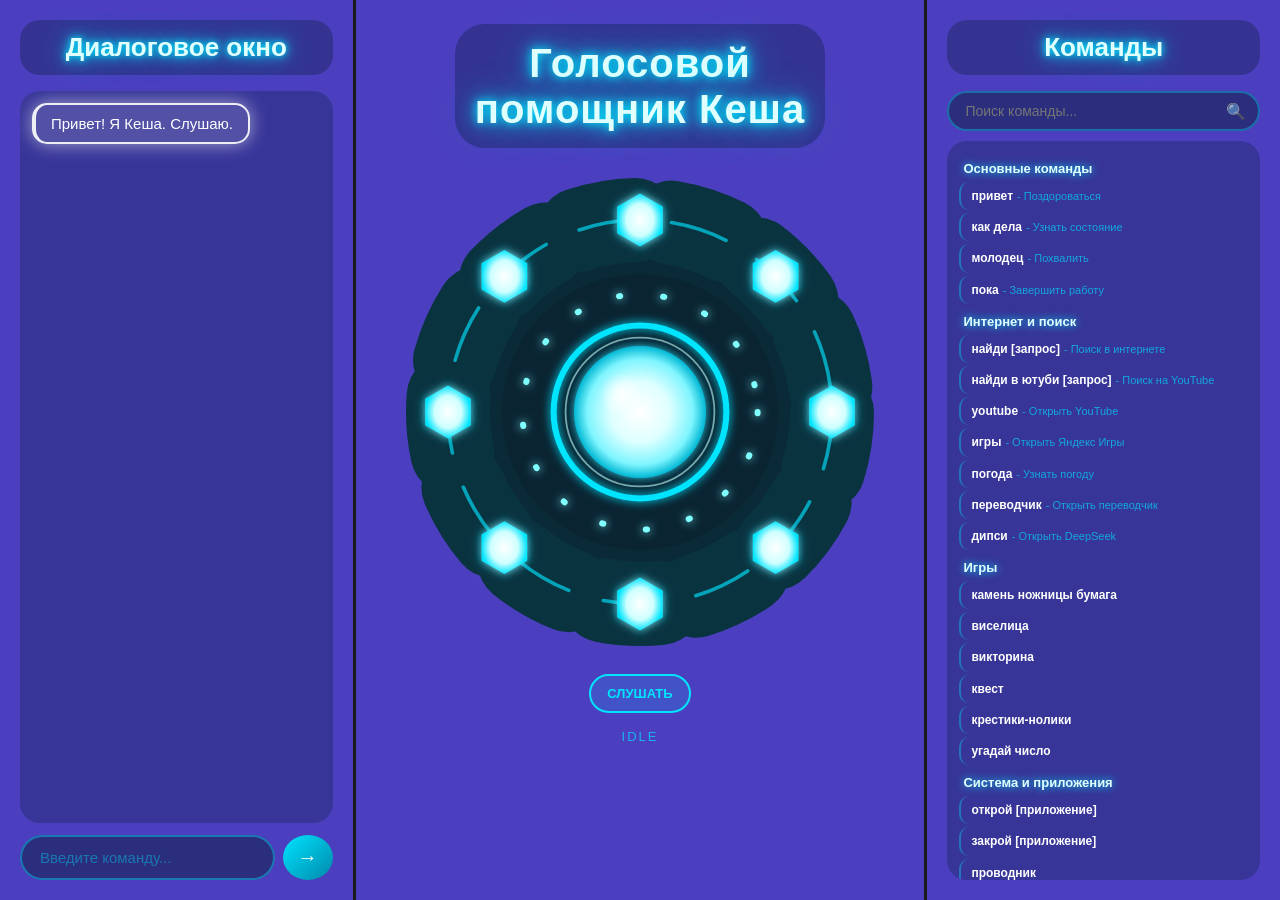
==== desktop/ui/index.html @ 2acab10f "feat: распознавание GigaAM, VAD, wake word, десктоп-интерфейс, сборка exe, тесты" ====
<!DOCTYPE html>
<html lang="ru">
<head>
<meta charset="UTF-8">
<title>Кеша</title>
<link rel="stylesheet" href="style.css">
</head>
<body>
<div class="edge edge-top"    id="edge-app"></div>
<div class="edge edge-right"  id="edge-alice"></div>
<div class="edge edge-bottom" id="edge-website"></div>
<div class="edge edge-left"   id="edge-telegram"></div>

<div class="app">
  <aside class="panel panel-left">
    <h2 class="panel-title">Диалоговое окно</h2>
    <div class="chat-messages" id="chatMessages">
      <div class="message bot" data-source="app">Привет! Я Кеша. Слушаю.</div>
    </div>
    <div class="chat-input">
      <input type="text" id="commandInput" placeholder="Введите команду...">
      <button onclick="sendFromInput()">→</button>
    </div>
  </aside>

  <main class="panel panel-center">
    <h1 class="main-title">Голосовой<br>помощник Кеша</h1>
    <div class="reactor" id="reactor">
      <svg viewBox="0 0 400 400">
        <defs>
          <radialGradient id="glowGrad" cx="50%" cy="50%" r="50%">
            <stop offset="0%" stop-color="#7FFFFF" stop-opacity="0.55"/>
            <stop offset="55%" stop-color="#00E5FF" stop-opacity="0.25"/>
            <stop offset="100%" stop-color="#00E5FF" stop-opacity="0"/>
          </radialGradient>
          <radialGradient id="coreGrad" cx="50%" cy="50%" r="50%">
            <stop offset="0%" stop-color="#FFFFFF"/>
            <stop offset="45%" stop-color="#DFFFFF"/>
            <stop offset="80%" stop-color="#7FF5FF"/>
            <stop offset="100%" stop-color="#00B8D4"/>
          </radialGradient>
          <radialGradient id="coreInner" cx="50%" cy="50%" r="50%">
            <stop offset="0%" stop-color="#FFFFFF"/>
            <stop offset="100%" stop-color="#FFFFFF" stop-opacity="0"/>
          </radialGradient>
          <radialGradient id="hexGrad" cx="50%" cy="50%" r="50%">
            <stop offset="0%" stop-color="#FFFFFF"/>
            <stop offset="60%" stop-color="#CFFFFF"/>
            <stop offset="100%" stop-color="#00E5FF"/>
          </radialGradient>
          <filter id="softGlow" x="-50%" y="-50%" width="200%" height="200%">
            <feGaussianBlur stdDeviation="4" result="blur"/>
            <feMerge><feMergeNode in="blur"/><feMergeNode in="SourceGraphic"/></feMerge>
          </filter>
        </defs>
        <circle class="pulse-glow" cx="200" cy="200" r="195" fill="url(#glowGrad)"/>
        <circle cx="200" cy="200" r="160" fill="#0A2A38" stroke="#0A3340" stroke-width="70"
                stroke-dasharray="48 30" stroke-linecap="round" class="gear-rotate"/>
        <circle cx="200" cy="200" r="160" fill="none" stroke="#00D5EE" stroke-width="3"
                stroke-dasharray="48 30" stroke-linecap="round" opacity="0.7" class="gear-rotate"/>
        <g class="gear-rotate-r">
          <g class="hex-blink" transform="translate(200,40)"><polygon points="0,-22 19,-11 19,11 0,22 -19,11 -19,-11" fill="url(#hexGrad)" filter="url(#softGlow)"/></g>
          <g class="hex-blink" transform="translate(313,87)"><polygon points="0,-22 19,-11 19,11 0,22 -19,11 -19,-11" fill="url(#hexGrad)" filter="url(#softGlow)"/></g>
          <g class="hex-blink" transform="translate(360,200)"><polygon points="0,-22 19,-11 19,11 0,22 -19,11 -19,-11" fill="url(#hexGrad)" filter="url(#softGlow)"/></g>
          <g class="hex-blink" transform="translate(313,313)"><polygon points="0,-22 19,-11 19,11 0,22 -19,11 -19,-11" fill="url(#hexGrad)" filter="url(#softGlow)"/></g>
          <g class="hex-blink" transform="translate(200,360)"><polygon points="0,-22 19,-11 19,11 0,22 -19,11 -19,-11" fill="url(#hexGrad)" filter="url(#softGlow)"/></g>
          <g class="hex-blink" transform="translate(87,313)"><polygon points="0,-22 19,-11 19,11 0,22 -19,11 -19,-11" fill="url(#hexGrad)" filter="url(#softGlow)"/></g>
          <g class="hex-blink" transform="translate(40,200)"><polygon points="0,-22 19,-11 19,11 0,22 -19,11 -19,-11" fill="url(#hexGrad)" filter="url(#softGlow)"/></g>
          <g class="hex-blink" transform="translate(87,87)"><polygon points="0,-22 19,-11 19,11 0,22 -19,11 -19,-11" fill="url(#hexGrad)" filter="url(#softGlow)"/></g>
        </g>
        <circle cx="200" cy="200" r="115" fill="#0A2432" opacity="0.95"/>
        <circle cx="200" cy="200" r="98" fill="none" stroke="#7FFFFF" stroke-width="5"
                stroke-dasharray="1 36" stroke-linecap="round" class="gear-rotate-r" filter="url(#softGlow)"/>
        <circle cx="200" cy="200" r="72" fill="none" stroke="#00E5FF" stroke-width="5" filter="url(#softGlow)"/>
        <circle cx="200" cy="200" r="62" fill="none" stroke="#BFFFFF" stroke-width="1.5" opacity="0.6"/>
        <circle class="pulse-core" cx="200" cy="200" r="55" fill="url(#coreGrad)" filter="url(#softGlow)"/>
        <circle cx="185" cy="185" r="18" fill="url(#coreInner)" opacity="0.9"/>
      </svg>
    </div>
    <div class="controls">
      <button class="ctrl-btn" id="btnListen" onclick="toggleListening()">СЛУШАТЬ</button>
    </div>
    <div class="status-bar" id="statusBar">IDLE</div>
  </main>

  <aside class="panel panel-right">
    <h2 class="panel-title">Команды</h2>
    <div class="search-box">
      <input type="text" id="cmdSearch" placeholder="Поиск команды...">
      <span class="search-icon">&#128269;</span>
    </div>
    <div class="commands-scroll" id="commandsScroll"></div>
  </aside>
</div>

<script src="qwebchannel.js"></script>
<script src="script.js"></script>
</body>
</html>
---- desktop/ui/style.css ----
* { margin:0; padding:0; box-sizing:border-box; }
:root {
  --bg:#4B3FBF; --cyan:#00E5FF; --cyan-soft:#7FFFFF; --panel-border:#1A1A1A;
  --src-app:#FFFFFF; --src-alice:#B45CFF; --src-website:#FFD700; --src-telegram:#468CFF;
}
html,body { width:100%; height:100%; background:var(--bg); color:var(--cyan);
  font-family:'Segoe UI',Roboto,sans-serif; overflow:hidden; user-select:none; }
.app { display:grid; grid-template-columns:1.25fr 2fr 1.25fr; height:100vh; width:100vw; }
.panel { padding:20px; display:flex; flex-direction:column; height:100%; overflow:hidden; }
.panel-left { border-right:3px solid var(--panel-border); }
.panel-right { border-left:3px solid var(--panel-border); }
.panel-title { font-size:26px; font-weight:900; text-align:center; color:#E0FFFF;
  text-shadow:0 0 6px var(--cyan),0 0 14px var(--cyan),0 0 30px rgba(0,229,255,0.7);
  margin-bottom:16px; padding:12px 10px; background:rgba(10,30,60,0.35); border-radius:20px; }
.main-title { font-size:40px; font-weight:900; text-align:center; line-height:1.15;
  color:#E0FFFF; letter-spacing:1px;
  text-shadow:0 0 8px var(--cyan),0 0 18px var(--cyan),0 0 40px rgba(0,229,255,0.7);
  padding:16px 20px; background:rgba(10,30,60,0.35); border-radius:30px; margin-bottom:24px; }
.chat-messages { flex:1; overflow-y:auto; padding:12px; background:rgba(10,30,60,0.3);
  border-radius:20px; display:flex; flex-direction:column; gap:10px; }
.chat-messages::-webkit-scrollbar { width:6px; }
.chat-messages::-webkit-scrollbar-thumb { background:var(--cyan); border-radius:3px; }
.message { padding:10px 15px; border-radius:15px; font-size:15px; max-width:90%;
  word-wrap:break-word; animation:fadeIn 0.3s ease; border:2px solid transparent; }
.message.user { align-self:flex-end; border-right-width:4px; }
.message.bot { align-self:flex-start; border-left-width:4px; }
.message[data-source="app"] { background:rgba(255,255,255,0.14); border-color:rgba(255,255,255,0.9);
  box-shadow:0 0 18px rgba(255,255,255,0.55); color:#FFFFFF; }
.message[data-source="alice"] { background:rgba(180,92,255,0.22); border-color:rgba(180,92,255,0.95);
  box-shadow:0 0 20px rgba(180,92,255,0.85); color:#F0E0FF; }
.message[data-source="website"] { background:rgba(255,215,0,0.18); border-color:rgba(255,215,0,0.95);
  box-shadow:0 0 18px rgba(255,215,0,0.75); color:#FFF7CC; }
.message[data-source="telegram"] { background:rgba(30,95,204,0.28); border-color:rgba(70,140,255,0.95);
  box-shadow:0 0 18px rgba(70,140,255,0.85); color:#DCEBFF; }
.message[data-source="voice"] { background:rgba(0,255,170,0.18); border-color:rgba(0,255,170,0.95);
  box-shadow:0 0 18px rgba(0,255,170,0.75); color:#CCFFE8; }
@keyframes fadeIn { from { opacity:0; transform:translateY(8px); } to { opacity:1; transform:translateY(0); } }
.chat-input { display:flex; gap:8px; margin-top:12px; }
.chat-input input { flex:1; padding:12px 18px; background:rgba(10,30,60,0.5);
  border:2px solid rgba(0,229,255,0.4); border-radius:50px; color:var(--cyan-soft);
  font-size:15px; outline:none; transition:0.3s; }
.chat-input input:focus { border-color:var(--cyan); box-shadow:0 0 15px rgba(0,229,255,0.5); }
.chat-input input::placeholder { color:rgba(0,229,255,0.4); }
.chat-input button { width:50px; background:linear-gradient(135deg,#00E5FF,#0088AA);
  border:none; border-radius:50%; color:#FFF; font-size:20px; cursor:pointer; transition:0.3s; }
.chat-input button:hover { transform:scale(1.08); box-shadow:0 0 20px var(--cyan); }
.panel-center { align-items:center; justify-content:flex-start; padding:24px 20px; }
.reactor { width:100%; max-width:480px; aspect-ratio:1/1; position:relative;
  display:flex; align-items:center; justify-content:center; cursor:pointer; }
.reactor svg { width:100%; height:100%; overflow:visible;
  transform-origin:center center; transition:transform 0.3s ease,filter 0.3s ease; }
.reactor.listening svg { animation:reactorPulse 1.2s ease-in-out infinite;
  filter:drop-shadow(0 0 40px rgba(0,229,255,0.9)) drop-shadow(0 0 80px rgba(0,229,255,0.5)); }
@keyframes reactorPulse { 0%,100% { transform:scale(1); } 50% { transform:scale(1.1); } }
.gear-rotate { transform-origin:200px 200px; animation:rot 22s linear infinite; }
.gear-rotate-r { transform-origin:200px 200px; animation:rot 30s linear infinite reverse; }
.pulse-core { transform-origin:200px 200px; animation:pulseCore 1.8s ease-in-out infinite; }
.pulse-glow { transform-origin:200px 200px; animation:pulseGlow 2.4s ease-in-out infinite; }
.hex-blink { animation:blink 2s ease-in-out infinite; }
.hex-blink:nth-child(odd) { animation-delay:0.3s; }
.hex-blink:nth-child(3n) { animation-delay:0.6s; }
@keyframes rot { from { transform:rotate(0); } to { transform:rotate(360deg); } }
@keyframes pulseCore { 0%,100% { transform:scale(1); } 50% { transform:scale(1.06); } }
@keyframes pulseGlow { 0%,100% { opacity:0.75; } 50% { opacity:1; } }
@keyframes blink { 0%,100% { filter:brightness(1); } 50% { filter:brightness(1.6); } }
.reactor.listening .pulse-core { animation-duration:0.9s; }
.reactor.listening .pulse-glow { animation-duration:1.2s; }
.reactor.listening .gear-rotate { animation-duration:12s; }
.reactor.listening .gear-rotate-r { animation-duration:16s; }
.controls { display:flex; gap:10px; margin-top:22px; flex-wrap:wrap;
  justify-content:center; max-width:560px; }
.ctrl-btn { padding:10px 16px; background:rgba(0,229,255,0.12);
  border:2px solid var(--cyan); border-radius:50px; color:var(--cyan);
  font-weight:700; font-size:13px; cursor:pointer; transition:0.3s; }
.ctrl-btn:hover { background:var(--cyan); color:#003344; box-shadow:0 0 20px var(--cyan); }
.ctrl-btn.active { background:var(--cyan); color:#003344; box-shadow:0 0 25px var(--cyan); }
.status-bar { margin-top:16px; font-size:13px; color:rgba(0,229,255,0.7);
  letter-spacing:2px; text-transform:uppercase; }
.search-box { position:relative; margin-bottom:10px; }
.search-box input { width:100%; padding:10px 40px 10px 16px;
  background:rgba(10,30,60,0.5); border:2px solid rgba(0,229,255,0.35);
  border-radius:50px; color:var(--cyan-soft); font-size:14px; outline:none; }
.search-box input:focus { border-color:var(--cyan); box-shadow:0 0 12px rgba(0,229,255,0.5); }
.search-box .search-icon { position:absolute; right:14px; top:50%;
  transform:translateY(-50%); font-size:16px; opacity:0.7; pointer-events:none; }
.commands-scroll { flex:1; overflow-y:auto; padding:10px 8px 10px 12px;
  background:rgba(10,30,60,0.3); border-radius:20px; }
.commands-scroll::-webkit-scrollbar { width:6px; }
.commands-scroll::-webkit-scrollbar-thumb { background:var(--cyan); border-radius:3px; }
.cmd-category { font-size:13px; font-weight:800; color:#E0FFFF;
  text-shadow:0 0 8px var(--cyan); margin:10px 0 6px 4px; }
.cmd-item { font-size:12px; color:#BFFFFF; padding:6px 10px; margin-bottom:3px;
  border-radius:10px; border-left:2px solid rgba(0,229,255,0.35);
  cursor:pointer; transition:all 0.2s; line-height:1.35; }
.cmd-item:hover { background:rgba(0,229,255,0.12); border-left-color:var(--cyan); color:#FFF; }
.cmd-item.active { background:rgba(0,229,255,0.18); border-left-color:#00E5FF; color:#FFF;
  box-shadow:0 0 14px rgba(0,229,255,0.7); }
.cmd-item .cmd-name { font-weight:600; color:#FFF; }
.cmd-item .cmd-desc { color:rgba(0,229,255,0.65); font-size:11px; margin-left:4px; }
.cmd-empty { text-align:center; padding:30px 10px; color:rgba(0,229,255,0.5); font-size:13px; }
.edge { position:fixed; z-index:150; pointer-events:none; opacity:0; transition:opacity 0.25s; }
.edge.flash { opacity:1; animation:edgeFlash 0.9s ease-out forwards; }
@keyframes edgeFlash { 0% { opacity:1; filter:brightness(1.8); }
  60% { opacity:0.8; filter:brightness(1.2); } 100% { opacity:0; filter:brightness(1); } }
.edge-top { top:0; left:0; right:0; height:8px;
  background:linear-gradient(90deg,transparent,var(--src-app),transparent);
  box-shadow:0 0 30px 6px var(--src-app), inset 0 0 20px var(--src-app); }
.edge-right { top:0; right:0; bottom:0; width:8px;
  background:linear-gradient(180deg,transparent,var(--src-alice),transparent);
  box-shadow:0 0 30px 6px var(--src-alice), inset 0 0 20px var(--src-alice); }
.edge-bottom { bottom:0; left:0; right:0; height:8px;
  background:linear-gradient(90deg,transparent,var(--src-website),transparent);
  box-shadow:0 0 30px 6px var(--src-website), inset 0 0 20px var(--src-website); }
.edge-left { top:0; left:0; bottom:0; width:8px;
  background:linear-gradient(180deg,transparent,var(--src-telegram),transparent);
  box-shadow:0 0 30px 6px var(--src-telegram), inset 0 0 20px var(--src-telegram); }
.ray { position:fixed; width:14px; height:14px; border-radius:50%;
  transform:translate(-50%,-50%) scale(1); z-index:200; pointer-events:none;
  transition:left 0.9s cubic-bezier(0.4,0,0.2,1),top 0.9s cubic-bezier(0.4,0,0.2,1),
    transform 0.9s ease-out,opacity 0.9s ease-in; }
.ray.shrink { transform:translate(-50%,-50%) scale(0.3); opacity:0; }
.burst { position:fixed; width:24px; height:24px; border-radius:50%;
  transform:translate(-50%,-50%) scale(0.5); z-index:200; pointer-events:none;
  animation:burstAnim 0.7s ease-out forwards; }
@keyframes burstAnim { 0% { transform:translate(-50%,-50%) scale(0.5); opacity:1; }
  100% { transform:translate(-50%,-50%) scale(6); opacity:0; } }
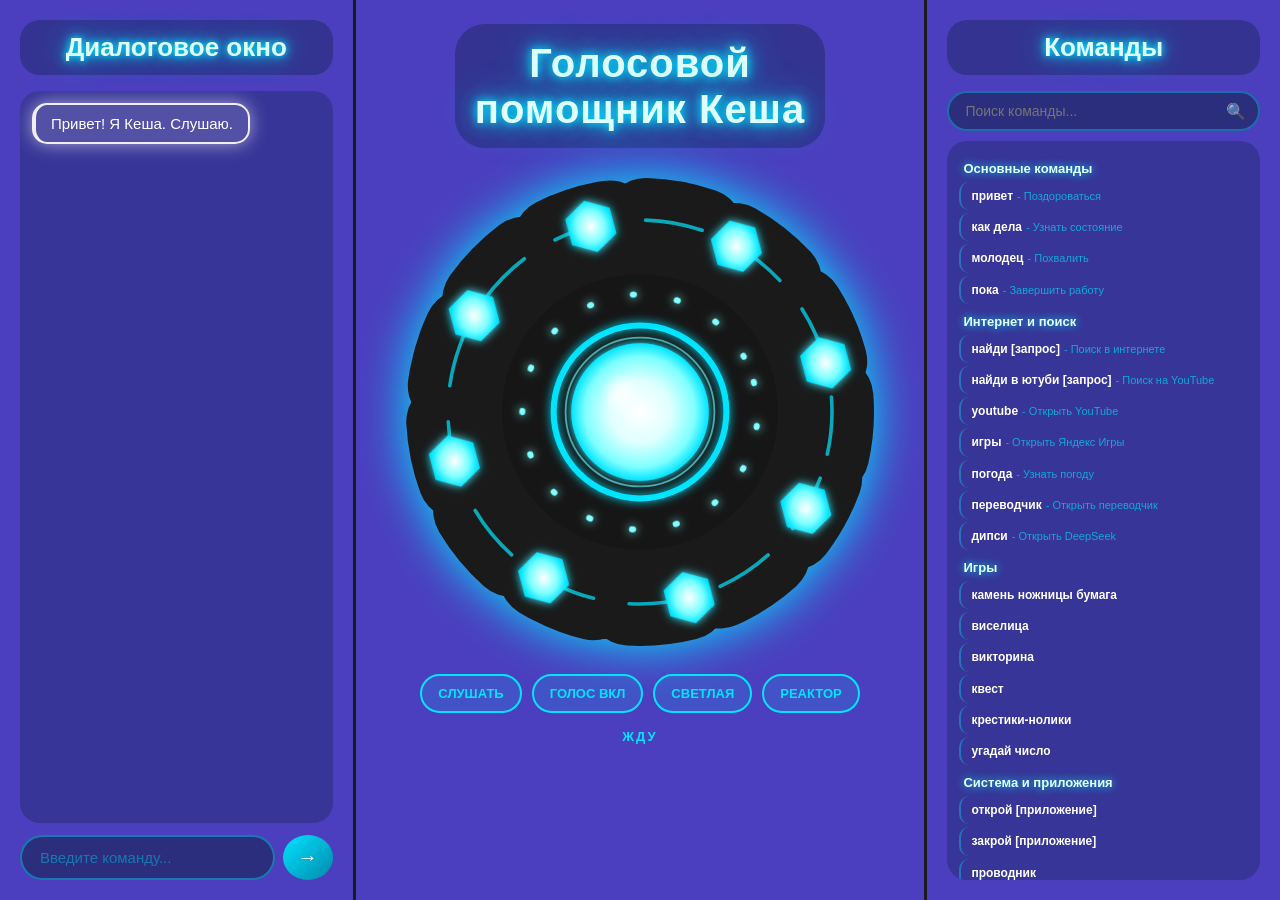
==== commit cab776ee: "refactor: пакеты features/, tools/, docs/, обновлены тесты и .gitignore" ====
--- a/desktop/ui/index.html
+++ b/desktop/ui/index.html
@@ -4,6 +4,7 @@
 <meta charset="UTF-8">
 <title>Кеша</title>
 <link rel="stylesheet" href="style.css">
+<link rel="stylesheet" href="reactor.css">
 </head>
 <body>
 <div class="edge edge-top"    id="edge-app"></div>
@@ -26,61 +27,14 @@
   <main class="panel panel-center">
     <h1 class="main-title">Голосовой<br>помощник Кеша</h1>
     <div class="reactor" id="reactor">
-      <svg viewBox="0 0 400 400">
-        <defs>
-          <radialGradient id="glowGrad" cx="50%" cy="50%" r="50%">
-            <stop offset="0%" stop-color="#7FFFFF" stop-opacity="0.55"/>
-            <stop offset="55%" stop-color="#00E5FF" stop-opacity="0.25"/>
-            <stop offset="100%" stop-color="#00E5FF" stop-opacity="0"/>
-          </radialGradient>
-          <radialGradient id="coreGrad" cx="50%" cy="50%" r="50%">
-            <stop offset="0%" stop-color="#FFFFFF"/>
-            <stop offset="45%" stop-color="#DFFFFF"/>
-            <stop offset="80%" stop-color="#7FF5FF"/>
-            <stop offset="100%" stop-color="#00B8D4"/>
-          </radialGradient>
-          <radialGradient id="coreInner" cx="50%" cy="50%" r="50%">
-            <stop offset="0%" stop-color="#FFFFFF"/>
-            <stop offset="100%" stop-color="#FFFFFF" stop-opacity="0"/>
-          </radialGradient>
-          <radialGradient id="hexGrad" cx="50%" cy="50%" r="50%">
-            <stop offset="0%" stop-color="#FFFFFF"/>
-            <stop offset="60%" stop-color="#CFFFFF"/>
-            <stop offset="100%" stop-color="#00E5FF"/>
-          </radialGradient>
-          <filter id="softGlow" x="-50%" y="-50%" width="200%" height="200%">
-            <feGaussianBlur stdDeviation="4" result="blur"/>
-            <feMerge><feMergeNode in="blur"/><feMergeNode in="SourceGraphic"/></feMerge>
-          </filter>
-        </defs>
-        <circle class="pulse-glow" cx="200" cy="200" r="195" fill="url(#glowGrad)"/>
-        <circle cx="200" cy="200" r="160" fill="#0A2A38" stroke="#0A3340" stroke-width="70"
-                stroke-dasharray="48 30" stroke-linecap="round" class="gear-rotate"/>
-        <circle cx="200" cy="200" r="160" fill="none" stroke="#00D5EE" stroke-width="3"
-                stroke-dasharray="48 30" stroke-linecap="round" opacity="0.7" class="gear-rotate"/>
-        <g class="gear-rotate-r">
-          <g class="hex-blink" transform="translate(200,40)"><polygon points="0,-22 19,-11 19,11 0,22 -19,11 -19,-11" fill="url(#hexGrad)" filter="url(#softGlow)"/></g>
-          <g class="hex-blink" transform="translate(313,87)"><polygon points="0,-22 19,-11 19,11 0,22 -19,11 -19,-11" fill="url(#hexGrad)" filter="url(#softGlow)"/></g>
-          <g class="hex-blink" transform="translate(360,200)"><polygon points="0,-22 19,-11 19,11 0,22 -19,11 -19,-11" fill="url(#hexGrad)" filter="url(#softGlow)"/></g>
-          <g class="hex-blink" transform="translate(313,313)"><polygon points="0,-22 19,-11 19,11 0,22 -19,11 -19,-11" fill="url(#hexGrad)" filter="url(#softGlow)"/></g>
-          <g class="hex-blink" transform="translate(200,360)"><polygon points="0,-22 19,-11 19,11 0,22 -19,11 -19,-11" fill="url(#hexGrad)" filter="url(#softGlow)"/></g>
-          <g class="hex-blink" transform="translate(87,313)"><polygon points="0,-22 19,-11 19,11 0,22 -19,11 -19,-11" fill="url(#hexGrad)" filter="url(#softGlow)"/></g>
-          <g class="hex-blink" transform="translate(40,200)"><polygon points="0,-22 19,-11 19,11 0,22 -19,11 -19,-11" fill="url(#hexGrad)" filter="url(#softGlow)"/></g>
-          <g class="hex-blink" transform="translate(87,87)"><polygon points="0,-22 19,-11 19,11 0,22 -19,11 -19,-11" fill="url(#hexGrad)" filter="url(#softGlow)"/></g>
-        </g>
-        <circle cx="200" cy="200" r="115" fill="#0A2432" opacity="0.95"/>
-        <circle cx="200" cy="200" r="98" fill="none" stroke="#7FFFFF" stroke-width="5"
-                stroke-dasharray="1 36" stroke-linecap="round" class="gear-rotate-r" filter="url(#softGlow)"/>
-        <circle cx="200" cy="200" r="72" fill="none" stroke="#00E5FF" stroke-width="5" filter="url(#softGlow)"/>
-        <circle cx="200" cy="200" r="62" fill="none" stroke="#BFFFFF" stroke-width="1.5" opacity="0.6"/>
-        <circle class="pulse-core" cx="200" cy="200" r="55" fill="url(#coreGrad)" filter="url(#softGlow)"/>
-        <circle cx="185" cy="185" r="18" fill="url(#coreInner)" opacity="0.9"/>
-      </svg>
     </div>
     <div class="controls">
-      <button class="ctrl-btn" id="btnListen" onclick="toggleListening()">СЛУШАТЬ</button>
+      <button class="ctrl-btn" id="btnListen" onclick="toggleListening()" title="Ctrl+Space">СЛУШАТЬ</button>
+      <button class="ctrl-btn" id="btnSilent" onclick="toggleSilent()" title="Тихий режим: только текст">ГОЛОС ВКЛ</button>
+      <button class="ctrl-btn" id="btnTheme" onclick="toggleTheme()" title="Тема оформления">СВЕТЛАЯ</button>
+      <button class="ctrl-btn" id="btnReactor" onclick="openReactorEditor()" title="Цвета и анимации реактора">РЕАКТОР</button>
     </div>
-    <div class="status-bar" id="statusBar">IDLE</div>
+    <div class="status-bar" id="statusBar">ЖДУ</div>
   </main>
 
   <aside class="panel panel-right">
@@ -94,6 +48,8 @@
 </div>
 
 <script src="qwebchannel.js"></script>
+<script src="reactor_config.js"></script>
+<script src="reactor.js"></script>
 <script src="script.js"></script>
 </body>
 </html>
--- a/desktop/ui/style.css
+++ b/desktop/ui/style.css
@@ -45,28 +45,6 @@
   border:none; border-radius:50%; color:#FFF; font-size:20px; cursor:pointer; transition:0.3s; }
 .chat-input button:hover { transform:scale(1.08); box-shadow:0 0 20px var(--cyan); }
 .panel-center { align-items:center; justify-content:flex-start; padding:24px 20px; }
-.reactor { width:100%; max-width:480px; aspect-ratio:1/1; position:relative;
-  display:flex; align-items:center; justify-content:center; cursor:pointer; }
-.reactor svg { width:100%; height:100%; overflow:visible;
-  transform-origin:center center; transition:transform 0.3s ease,filter 0.3s ease; }
-.reactor.listening svg { animation:reactorPulse 1.2s ease-in-out infinite;
-  filter:drop-shadow(0 0 40px rgba(0,229,255,0.9)) drop-shadow(0 0 80px rgba(0,229,255,0.5)); }
-@keyframes reactorPulse { 0%,100% { transform:scale(1); } 50% { transform:scale(1.1); } }
-.gear-rotate { transform-origin:200px 200px; animation:rot 22s linear infinite; }
-.gear-rotate-r { transform-origin:200px 200px; animation:rot 30s linear infinite reverse; }
-.pulse-core { transform-origin:200px 200px; animation:pulseCore 1.8s ease-in-out infinite; }
-.pulse-glow { transform-origin:200px 200px; animation:pulseGlow 2.4s ease-in-out infinite; }
-.hex-blink { animation:blink 2s ease-in-out infinite; }
-.hex-blink:nth-child(odd) { animation-delay:0.3s; }
-.hex-blink:nth-child(3n) { animation-delay:0.6s; }
-@keyframes rot { from { transform:rotate(0); } to { transform:rotate(360deg); } }
-@keyframes pulseCore { 0%,100% { transform:scale(1); } 50% { transform:scale(1.06); } }
-@keyframes pulseGlow { 0%,100% { opacity:0.75; } 50% { opacity:1; } }
-@keyframes blink { 0%,100% { filter:brightness(1); } 50% { filter:brightness(1.6); } }
-.reactor.listening .pulse-core { animation-duration:0.9s; }
-.reactor.listening .pulse-glow { animation-duration:1.2s; }
-.reactor.listening .gear-rotate { animation-duration:12s; }
-.reactor.listening .gear-rotate-r { animation-duration:16s; }
 .controls { display:flex; gap:10px; margin-top:22px; flex-wrap:wrap;
   justify-content:center; max-width:560px; }
 .ctrl-btn { padding:10px 16px; background:rgba(0,229,255,0.12);
@@ -124,3 +102,34 @@
   animation:burstAnim 0.7s ease-out forwards; }
 @keyframes burstAnim { 0% { transform:translate(-50%,-50%) scale(0.5); opacity:1; }
   100% { transform:translate(-50%,-50%) scale(6); opacity:0; } }
+
+/* ============================================================
+   СОСТОЯНИЯ РЕАКТОРА (волна 1): цвет = что делает Кеша
+   ============================================================ */
+.status-bar { transition:color 0.3s; font-weight:700; }
+.message[data-source="kesha"] { background:rgba(255,196,0,0.18); border-color:rgba(255,196,0,0.95);
+  box-shadow:0 0 18px rgba(255,196,0,0.7); color:#FFF4CC; }
+
+/* ============================================================
+   СВЕТЛАЯ НЕОНОВАЯ ТЕМА (волна 5)
+   ============================================================ */
+body { transition:background 0.4s, color 0.4s; }
+body.theme-light { --bg:#E9F3FF; --panel-border:#B9D7E6; color:#0B5C73;
+  background:linear-gradient(135deg,#F6FCFF 0%,#DCEBFF 100%); }
+body.theme-light .panel-title, body.theme-light .main-title { color:#06323F;
+  background:rgba(255,255,255,0.75);
+  text-shadow:0 0 6px rgba(0,229,255,0.55),0 0 16px rgba(0,229,255,0.35); }
+body.theme-light .chat-messages, body.theme-light .commands-scroll {
+  background:rgba(255,255,255,0.7); box-shadow:inset 0 0 0 1px rgba(0,170,200,0.25); }
+body.theme-light .message { color:#07313D !important; box-shadow:0 0 10px rgba(0,170,200,0.25); }
+body.theme-light .chat-input input, body.theme-light .search-box input {
+  background:#FFFFFF; color:#06323F; border-color:rgba(0,170,200,0.45); }
+body.theme-light .chat-input input::placeholder { color:rgba(0,120,150,0.55); }
+body.theme-light .cmd-category { color:#06323F; text-shadow:0 0 6px rgba(0,229,255,0.5); }
+body.theme-light .cmd-item { color:#0B4F63; border-left-color:rgba(0,170,200,0.45); }
+body.theme-light .cmd-item:hover { background:rgba(0,229,255,0.15); color:#032833; }
+body.theme-light .cmd-item .cmd-name { color:#06323F; }
+body.theme-light .cmd-item .cmd-desc { color:rgba(0,110,140,0.85); }
+body.theme-light .ctrl-btn { color:#007C99; border-color:#00B8D4; background:rgba(0,229,255,0.12); }
+body.theme-light .ctrl-btn:hover, body.theme-light .ctrl-btn.active { background:#00B8D4; color:#FFFFFF; }
+body.theme-light .status-bar { text-shadow:0 0 6px rgba(255,255,255,0.9); }
--- a/desktop/ui/reactor.css
+++ b/desktop/ui/reactor.css
@@ -0,0 +1,59 @@
+/* Реактор Кеши: всё через переменные --r-*, их ставит applyReactorState() из reactor.js.
+   Цвета — зарегистрированные @property: браузер плавно перетекает из одного цвета в другой.
+   Вращение, удары ядра, «дыхание» и мерцание крутит движок в reactor.js — скорость меняется
+   плавно, а не рывком (CSS-анимация при смене длительности перескакивает). */
+@property --r-main { syntax:'<color>'; inherits:true; initial-value:#00E5FF; }
+@property --r-accent { syntax:'<color>'; inherits:true; initial-value:#7FFFFF; }
+@property --r-core { syntax:'<color>'; inherits:true; initial-value:#DFFFFF; }
+@property --r-glow { syntax:'<color>'; inherits:true; initial-value:#00E5FF; }
+@property --r-dark { syntax:'<color>'; inherits:true; initial-value:#0A2A38; }
+@property --r-glow-size { syntax:'<length>'; inherits:true; initial-value:24px; }
+
+.reactor { --r-fade:0.7s;
+  width:100%; max-width:480px; aspect-ratio:1/1; position:relative;
+  display:flex; align-items:center; justify-content:center; cursor:pointer;
+  transition:--r-main var(--r-fade) ease, --r-accent var(--r-fade) ease, --r-core var(--r-fade) ease,
+    --r-glow var(--r-fade) ease, --r-dark var(--r-fade) ease, --r-glow-size var(--r-fade) ease; }
+.reactor svg { width:100%; height:100%; overflow:visible; transform-origin:center center;
+  filter:drop-shadow(0 0 var(--r-glow-size) var(--r-glow)); will-change:transform; }
+.reactor .r-dark { fill:var(--r-dark); stroke:var(--r-dark); }
+.reactor .r-dark-fill { fill:var(--r-dark); filter:brightness(0.85); }   /* color-mix в Qt WebEngine нет */
+.reactor .r-main-stroke { stroke:var(--r-main); }
+.reactor .r-accent-stroke { stroke:var(--r-accent); }
+.reactor .r-main-fill { fill:var(--r-main); }
+.reactor .r-accent-fill { fill:var(--r-accent); }
+.reactor .r-core-fill { fill:var(--r-core); }
+
+/* крутит reactor.js (style.transform) */
+.spin, .pulse-core, .pulse-glow { transform-origin:200px 200px; }
+.hex-blink { animation:blink 2s ease-in-out infinite; }
+.hex-blink:nth-child(odd) { animation-delay:0.3s; }
+.hex-blink:nth-child(3n) { animation-delay:0.6s; }
+@keyframes blink { 0%,100% { filter:brightness(1); } 50% { filter:brightness(1.6); } }
+
+/* вспышка при команде (лучи из script.js) */
+.reactor.listening svg { animation:reactorPulse 1.2s ease-in-out infinite; }
+@keyframes reactorPulse { 0%,100% { transform:scale(1); } 50% { transform:scale(1.08); } }
+
+/* ---------- эффекты: класс fx-<имя> на .reactor, появляются и гаснут плавно ---------- */
+.fx-layer { opacity:0; transition:opacity var(--r-fade) ease; pointer-events:none; }
+.reactor.fx-ripple .fx-ripple, .reactor.fx-orbit .fx-orbit, .reactor.fx-eq .fx-eq,
+.reactor.fx-radar .fx-radar, .reactor.fx-sparks .fx-sparks { opacity:1; }
+
+.ripple { fill:none; stroke:var(--r-main); stroke-width:3; transform-origin:200px 200px;
+  vector-effect:non-scaling-stroke; animation:ripple 2s ease-out infinite; opacity:0; }
+.ripple:nth-child(2) { animation-delay:-0.66s; }
+.ripple:nth-child(3) { animation-delay:-1.33s; }
+@keyframes ripple { 0% { transform:scale(1); opacity:0.9; } 100% { transform:scale(2.85); opacity:0; } }
+
+.eq-bar { fill:var(--r-accent); transform-box:fill-box; transform-origin:center bottom;
+  animation:eq 0.42s ease-in-out infinite alternate; }
+@keyframes eq { 0% { transform:scaleY(0.15); opacity:0.5; } 100% { transform:scaleY(1); opacity:1; } }
+
+.spark { fill:var(--r-accent); animation:spark 1.7s ease-out infinite; }
+@keyframes spark { 0% { transform:translateY(0); opacity:0; } 15% { opacity:1; }
+  100% { transform:translateY(-55px); opacity:0; } }
+
+@media (prefers-reduced-motion: reduce) {
+  .ripple, .eq-bar, .spark, .hex-blink { animation:none; }
+}
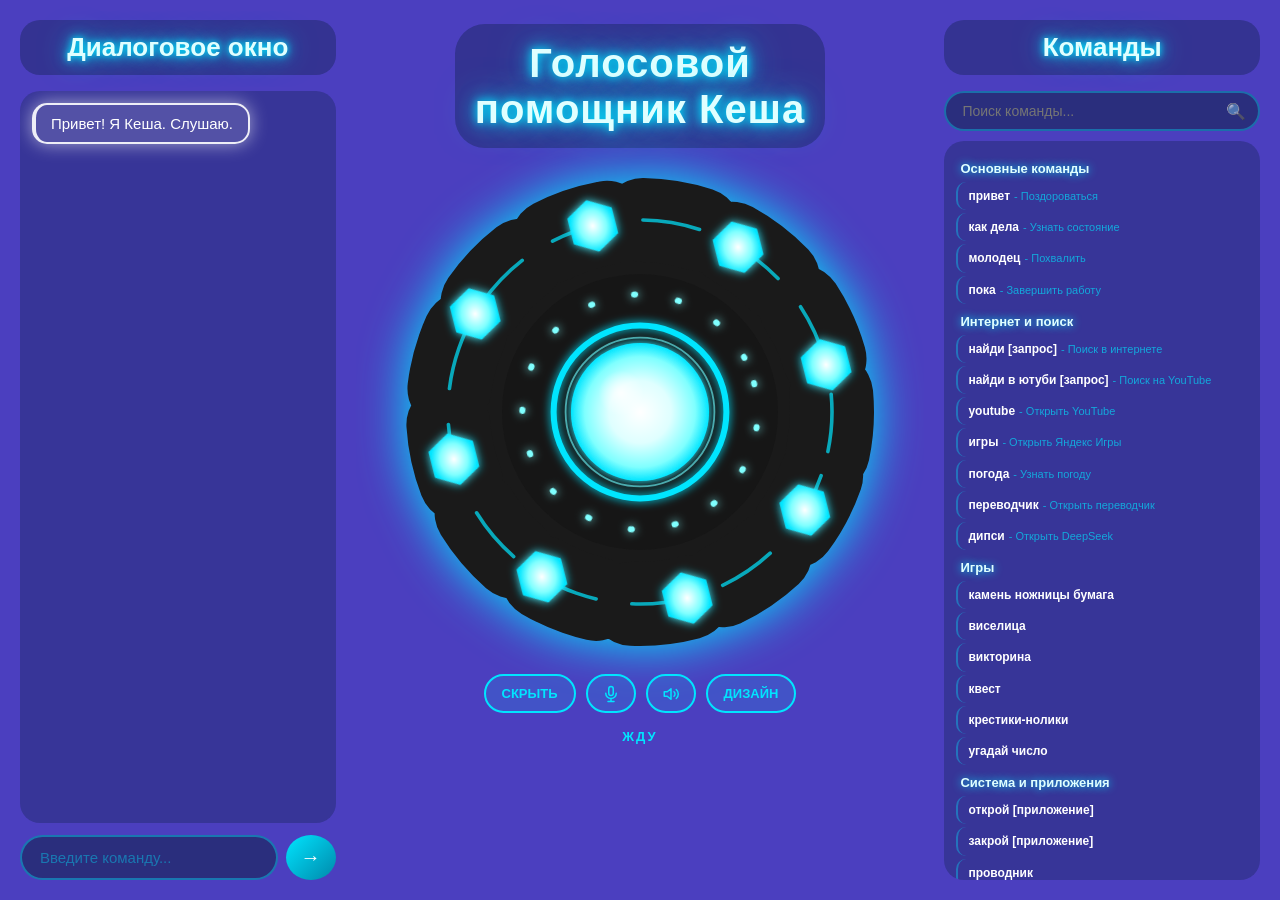
==== commit d58938a4: "feat(desktop): студия и дизайн-редактор, обновлённое окно и реактор, лаунчер Kesha.exe, ярлыки" ====
--- a/desktop/ui/index.html
+++ b/desktop/ui/index.html
@@ -29,10 +29,14 @@
     <div class="reactor" id="reactor">
     </div>
     <div class="controls">
-      <button class="ctrl-btn" id="btnListen" onclick="toggleListening()" title="Ctrl+Space">СЛУШАТЬ</button>
-      <button class="ctrl-btn" id="btnSilent" onclick="toggleSilent()" title="Тихий режим: только текст">ГОЛОС ВКЛ</button>
-      <button class="ctrl-btn" id="btnTheme" onclick="toggleTheme()" title="Тема оформления">СВЕТЛАЯ</button>
-      <button class="ctrl-btn" id="btnReactor" onclick="openReactorEditor()" title="Цвета и анимации реактора">РЕАКТОР</button>
+      <button class="ctrl-btn" id="btnFloat" onclick="toggleFloat()" title="Скрыть / показать маленький летающий реактор">СКРЫТЬ</button>
+      <button class="ctrl-btn" id="btnMic" onclick="toggleMic()" title="Микрофон включён (нажми — Кеша перестанет слышать)">
+        <svg viewBox="0 0 24 24" fill="none" stroke="currentColor" stroke-width="2" stroke-linecap="round" stroke-linejoin="round"><rect x="9" y="2" width="6" height="12" rx="3"/><path d="M5 11a7 7 0 0 0 14 0M12 18v4M8 22h8"/><line class="mic-slash" x1="3" y1="3" x2="21" y2="21" stroke="#FF2840" stroke-width="2.6"/></svg>
+      </button>
+      <button class="ctrl-btn" id="btnSilent" onclick="toggleSilent()" title="Звук включён (нажми — тихий режим: Кеша молча выполняет команды)">
+        <svg viewBox="0 0 24 24" fill="none" stroke="currentColor" stroke-width="2" stroke-linecap="round" stroke-linejoin="round"><polygon points="3,9 7,9 12,5 12,19 7,15 3,15"/><path class="spk-wave" d="M16 9a4 4 0 0 1 0 6M19 6a8 8 0 0 1 0 12"/><line class="mic-slash" x1="3" y1="3" x2="21" y2="21" stroke="#FF2840" stroke-width="2.6"/></svg>
+      </button>
+      <button class="ctrl-btn" id="btnDesign" onclick="openDesign()" title="Сайт-студия: дизайн интерфейса и реактор">ДИЗАЙН</button>
     </div>
     <div class="status-bar" id="statusBar">ЖДУ</div>
   </main>
@@ -50,6 +54,7 @@
 <script src="qwebchannel.js"></script>
 <script src="reactor_config.js"></script>
 <script src="reactor.js"></script>
+<script src="design.js"></script>
 <script src="script.js"></script>
 </body>
 </html>
--- a/desktop/ui/style.css
+++ b/desktop/ui/style.css
@@ -1,23 +1,22 @@
 * { margin:0; padding:0; box-sizing:border-box; }
 :root {
-  --bg:#4B3FBF; --cyan:#00E5FF; --cyan-soft:#7FFFFF; --panel-border:#1A1A1A;
+  --bg:#4B3FBF; --cyan:#00E5FF; --cyan-soft:#7FFFFF; --cyan-rgb:0,229,255; --panel-rgb:10,30,60;
+  --radius:20px; --title-size:40px; --side-l:1.25fr; --side-r:1.25fr; 
   --src-app:#FFFFFF; --src-alice:#B45CFF; --src-website:#FFD700; --src-telegram:#468CFF;
 }
 html,body { width:100%; height:100%; background:var(--bg); color:var(--cyan);
   font-family:'Segoe UI',Roboto,sans-serif; overflow:hidden; user-select:none; }
-.app { display:grid; grid-template-columns:1.25fr 2fr 1.25fr; height:100vh; width:100vw; }
+.app { display:grid; grid-template-columns:var(--side-l) 2fr var(--side-r); height:100vh; width:100vw; }
 .panel { padding:20px; display:flex; flex-direction:column; height:100%; overflow:hidden; }
-.panel-left { border-right:3px solid var(--panel-border); }
-.panel-right { border-left:3px solid var(--panel-border); }
 .panel-title { font-size:26px; font-weight:900; text-align:center; color:#E0FFFF;
-  text-shadow:0 0 6px var(--cyan),0 0 14px var(--cyan),0 0 30px rgba(0,229,255,0.7);
-  margin-bottom:16px; padding:12px 10px; background:rgba(10,30,60,0.35); border-radius:20px; }
-.main-title { font-size:40px; font-weight:900; text-align:center; line-height:1.15;
+  text-shadow:0 0 6px var(--cyan),0 0 14px var(--cyan),0 0 30px rgba(var(--cyan-rgb),0.7);
+  margin-bottom:16px; padding:12px 10px; background:rgba(var(--panel-rgb),0.35); border-radius:var(--radius); }
+.main-title { font-size:var(--title-size); font-weight:900; text-align:center; line-height:1.15;
   color:#E0FFFF; letter-spacing:1px;
-  text-shadow:0 0 8px var(--cyan),0 0 18px var(--cyan),0 0 40px rgba(0,229,255,0.7);
-  padding:16px 20px; background:rgba(10,30,60,0.35); border-radius:30px; margin-bottom:24px; }
-.chat-messages { flex:1; overflow-y:auto; padding:12px; background:rgba(10,30,60,0.3);
-  border-radius:20px; display:flex; flex-direction:column; gap:10px; }
+  text-shadow:0 0 8px var(--cyan),0 0 18px var(--cyan),0 0 40px rgba(var(--cyan-rgb),0.7);
+  padding:16px 20px; background:rgba(var(--panel-rgb),0.35); border-radius:30px; margin-bottom:24px; }
+.chat-messages { flex:1; overflow-y:auto; padding:12px; background:rgba(var(--panel-rgb),0.3);
+  border-radius:var(--radius); display:flex; flex-direction:column; gap:10px; }
 .chat-messages::-webkit-scrollbar { width:6px; }
 .chat-messages::-webkit-scrollbar-thumb { background:var(--cyan); border-radius:3px; }
 .message { padding:10px 15px; border-radius:15px; font-size:15px; max-width:90%;
@@ -36,46 +35,63 @@
   box-shadow:0 0 18px rgba(0,255,170,0.75); color:#CCFFE8; }
 @keyframes fadeIn { from { opacity:0; transform:translateY(8px); } to { opacity:1; transform:translateY(0); } }
 .chat-input { display:flex; gap:8px; margin-top:12px; }
-.chat-input input { flex:1; padding:12px 18px; background:rgba(10,30,60,0.5);
-  border:2px solid rgba(0,229,255,0.4); border-radius:50px; color:var(--cyan-soft);
+.chat-input input { flex:1; padding:12px 18px; background:rgba(var(--panel-rgb),0.5);
+  border:2px solid rgba(var(--cyan-rgb),0.4); border-radius:50px; color:var(--cyan-soft);
   font-size:15px; outline:none; transition:0.3s; }
-.chat-input input:focus { border-color:var(--cyan); box-shadow:0 0 15px rgba(0,229,255,0.5); }
-.chat-input input::placeholder { color:rgba(0,229,255,0.4); }
+.chat-input input:focus { border-color:var(--cyan); box-shadow:0 0 15px rgba(var(--cyan-rgb),0.5); }
+.chat-input input::placeholder { color:rgba(var(--cyan-rgb),0.4); }
 .chat-input button { width:50px; background:linear-gradient(135deg,#00E5FF,#0088AA);
   border:none; border-radius:50%; color:#FFF; font-size:20px; cursor:pointer; transition:0.3s; }
 .chat-input button:hover { transform:scale(1.08); box-shadow:0 0 20px var(--cyan); }
 .panel-center { align-items:center; justify-content:flex-start; padding:24px 20px; }
 .controls { display:flex; gap:10px; margin-top:22px; flex-wrap:wrap;
   justify-content:center; max-width:560px; }
-.ctrl-btn { padding:10px 16px; background:rgba(0,229,255,0.12);
+.ctrl-btn { padding:10px 16px; background:rgba(var(--cyan-rgb),0.12);
   border:2px solid var(--cyan); border-radius:50px; color:var(--cyan);
   font-weight:700; font-size:13px; cursor:pointer; transition:0.3s; }
 .ctrl-btn:hover { background:var(--cyan); color:#003344; box-shadow:0 0 20px var(--cyan); }
 .ctrl-btn.active { background:var(--cyan); color:#003344; box-shadow:0 0 25px var(--cyan); }
-.status-bar { margin-top:16px; font-size:13px; color:rgba(0,229,255,0.7);
+.status-bar { margin-top:16px; font-size:13px; color:rgba(var(--cyan-rgb),0.7);
   letter-spacing:2px; text-transform:uppercase; }
 .search-box { position:relative; margin-bottom:10px; }
 .search-box input { width:100%; padding:10px 40px 10px 16px;
-  background:rgba(10,30,60,0.5); border:2px solid rgba(0,229,255,0.35);
+  background:rgba(var(--panel-rgb),0.5); border:2px solid rgba(var(--cyan-rgb),0.35);
   border-radius:50px; color:var(--cyan-soft); font-size:14px; outline:none; }
-.search-box input:focus { border-color:var(--cyan); box-shadow:0 0 12px rgba(0,229,255,0.5); }
+.search-box input:focus { border-color:var(--cyan); box-shadow:0 0 12px rgba(var(--cyan-rgb),0.5); }
 .search-box .search-icon { position:absolute; right:14px; top:50%;
   transform:translateY(-50%); font-size:16px; opacity:0.7; pointer-events:none; }
 .commands-scroll { flex:1; overflow-y:auto; padding:10px 8px 10px 12px;
-  background:rgba(10,30,60,0.3); border-radius:20px; }
+  background:rgba(var(--panel-rgb),0.3); border-radius:var(--radius); }
 .commands-scroll::-webkit-scrollbar { width:6px; }
 .commands-scroll::-webkit-scrollbar-thumb { background:var(--cyan); border-radius:3px; }
 .cmd-category { font-size:13px; font-weight:800; color:#E0FFFF;
   text-shadow:0 0 8px var(--cyan); margin:10px 0 6px 4px; }
 .cmd-item { font-size:12px; color:#BFFFFF; padding:6px 10px; margin-bottom:3px;
-  border-radius:10px; border-left:2px solid rgba(0,229,255,0.35);
+  border-radius:10px; border-left:2px solid rgba(var(--cyan-rgb),0.35);
   cursor:pointer; transition:all 0.2s; line-height:1.35; }
-.cmd-item:hover { background:rgba(0,229,255,0.12); border-left-color:var(--cyan); color:#FFF; }
-.cmd-item.active { background:rgba(0,229,255,0.18); border-left-color:#00E5FF; color:#FFF;
-  box-shadow:0 0 14px rgba(0,229,255,0.7); }
+.cmd-item:hover { background:rgba(var(--cyan-rgb),0.12); border-left-color:var(--cyan); color:#FFF; }
+.cmd-item.active { background:rgba(var(--cyan-rgb),0.18); border-left-color:#00E5FF; color:#FFF;
+  box-shadow:0 0 14px rgba(var(--cyan-rgb),0.7); }
 .cmd-item .cmd-name { font-weight:600; color:#FFF; }
-.cmd-item .cmd-desc { color:rgba(0,229,255,0.65); font-size:11px; margin-left:4px; }
-.cmd-empty { text-align:center; padding:30px 10px; color:rgba(0,229,255,0.5); font-size:13px; }
+.cmd-item .cmd-desc { color:rgba(var(--cyan-rgb),0.65); font-size:11px; margin-left:4px; }
+.cmd-pat { display:block; margin-top:4px; background:transparent; color:var(--cyan);
+  border:1px solid rgba(var(--cyan-rgb),0.45); border-radius:8px; font-size:10px;
+  padding:1px 8px; cursor:pointer; }
+.cmd-pat:hover, .cmd-pat.changed { background:rgba(var(--cyan-rgb),0.2); color:#FFF; }
+.pat-overlay { position:fixed; inset:0; background:rgba(0,0,0,0.6); z-index:9999;
+  display:flex; align-items:center; justify-content:center; }
+.pat-modal { width:min(460px,90vw); background:#06141c; border:1px solid var(--cyan);
+  border-radius:14px; padding:16px; box-shadow:0 0 30px rgba(var(--cyan-rgb),0.5); color:#BFFFFF; }
+.pat-title { font-size:14px; font-weight:700; color:#FFF; margin-bottom:4px; }
+.pat-hint { font-size:11px; opacity:.7; margin-bottom:8px; }
+#patText { width:100%; height:240px; box-sizing:border-box; background:#020b10; color:#FFF;
+  border:1px solid rgba(var(--cyan-rgb),0.5); border-radius:8px; padding:8px; font:13px Consolas,monospace; resize:vertical; }
+.pat-btns { display:flex; gap:8px; margin-top:10px; }
+.pat-btns button { flex:1; background:rgba(var(--cyan-rgb),0.15); color:#FFF;
+  border:1px solid var(--cyan); border-radius:8px; padding:6px; cursor:pointer; }
+.pat-btns button:hover { background:rgba(var(--cyan-rgb),0.35); }
+.pat-status { font-size:11px; margin-top:6px; min-height:14px; color:var(--cyan); }
+.cmd-empty { text-align:center; padding:30px 10px; color:rgba(var(--cyan-rgb),0.5); font-size:13px; }
 .edge { position:fixed; z-index:150; pointer-events:none; opacity:0; transition:opacity 0.25s; }
 .edge.flash { opacity:1; animation:edgeFlash 0.9s ease-out forwards; }
 @keyframes edgeFlash { 0% { opacity:1; filter:brightness(1.8); }
@@ -110,26 +126,9 @@
 .message[data-source="kesha"] { background:rgba(255,196,0,0.18); border-color:rgba(255,196,0,0.95);
   box-shadow:0 0 18px rgba(255,196,0,0.7); color:#FFF4CC; }
 
-/* ============================================================
-   СВЕТЛАЯ НЕОНОВАЯ ТЕМА (волна 5)
-   ============================================================ */
-body { transition:background 0.4s, color 0.4s; }
-body.theme-light { --bg:#E9F3FF; --panel-border:#B9D7E6; color:#0B5C73;
-  background:linear-gradient(135deg,#F6FCFF 0%,#DCEBFF 100%); }
-body.theme-light .panel-title, body.theme-light .main-title { color:#06323F;
-  background:rgba(255,255,255,0.75);
-  text-shadow:0 0 6px rgba(0,229,255,0.55),0 0 16px rgba(0,229,255,0.35); }
-body.theme-light .chat-messages, body.theme-light .commands-scroll {
-  background:rgba(255,255,255,0.7); box-shadow:inset 0 0 0 1px rgba(0,170,200,0.25); }
-body.theme-light .message { color:#07313D !important; box-shadow:0 0 10px rgba(0,170,200,0.25); }
-body.theme-light .chat-input input, body.theme-light .search-box input {
-  background:#FFFFFF; color:#06323F; border-color:rgba(0,170,200,0.45); }
-body.theme-light .chat-input input::placeholder { color:rgba(0,120,150,0.55); }
-body.theme-light .cmd-category { color:#06323F; text-shadow:0 0 6px rgba(0,229,255,0.5); }
-body.theme-light .cmd-item { color:#0B4F63; border-left-color:rgba(0,170,200,0.45); }
-body.theme-light .cmd-item:hover { background:rgba(0,229,255,0.15); color:#032833; }
-body.theme-light .cmd-item .cmd-name { color:#06323F; }
-body.theme-light .cmd-item .cmd-desc { color:rgba(0,110,140,0.85); }
-body.theme-light .ctrl-btn { color:#007C99; border-color:#00B8D4; background:rgba(0,229,255,0.12); }
-body.theme-light .ctrl-btn:hover, body.theme-light .ctrl-btn.active { background:#00B8D4; color:#FFFFFF; }
-body.theme-light .status-bar { text-shadow:0 0 6px rgba(255,255,255,0.9); }
+/* кнопка «голос»: микрофон, при выключенном голосе перечёркнут красным */
+.ctrl-btn svg { width:18px; height:18px; vertical-align:middle; }
+.ctrl-btn .mic-slash { display:none; }
+#btnMic, #btnSilent { padding:8px 14px; }
+#btnMic.active, #btnSilent.active { background:rgba(255,40,60,0.18); border-color:#FF2840; color:#FF2840; box-shadow:0 0 18px rgba(255,40,60,0.6); }
+#btnMic.active .mic-slash, #btnSilent.active .mic-slash { display:block; }
--- a/desktop/ui/reactor.css
+++ b/desktop/ui/reactor.css
@@ -29,11 +29,9 @@
 .hex-blink { animation:blink 2s ease-in-out infinite; }
 .hex-blink:nth-child(odd) { animation-delay:0.3s; }
 .hex-blink:nth-child(3n) { animation-delay:0.6s; }
-@keyframes blink { 0%,100% { filter:brightness(1); } 50% { filter:brightness(1.6); } }
+@keyframes blink { 0%,100% { opacity:1; } 50% { opacity:0.6; } }   /* opacity дёшево; filter на каждом шестиграннике перерисовывал всё */
 
-/* вспышка при команде (лучи из script.js) */
-.reactor.listening svg { animation:reactorPulse 1.2s ease-in-out infinite; }
-@keyframes reactorPulse { 0%,100% { transform:scale(1); } 50% { transform:scale(1.08); } }
+/* «пульс» при команде теперь часть движка reactor.js (одна анимация вместо CSS-конфликта с transform) */
 
 /* ---------- эффекты: класс fx-<имя> на .reactor, появляются и гаснут плавно ---------- */
 .fx-layer { opacity:0; transition:opacity var(--r-fade) ease; pointer-events:none; }
